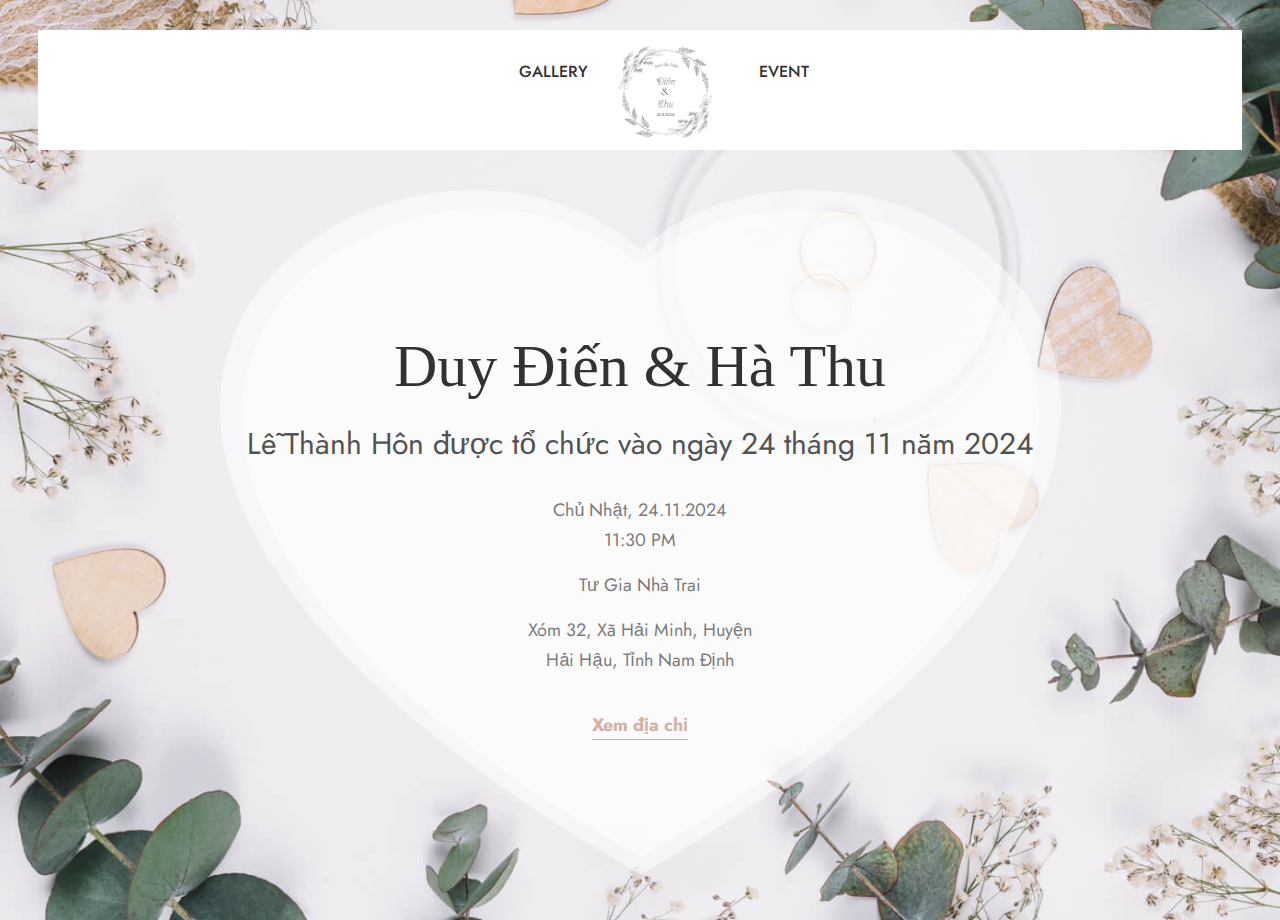
==== invitation.html @ 9685ce6e "first commit" ====
<!DOCTYPE html>
<html lang="en">


<!-- Mirrored from wpocean.com/html/tf/love-love/index-9.html by HTTrack Website Copier/3.x [XR&CO'2014], Thu, 26 Sep 2024 13:19:27 GMT -->
<head>
    <meta charset="utf-8">
    <meta http-equiv="X-UA-Compatible" content="IE=edge">
    <meta name="viewport" content="width=device-width, initial-scale=1">
    <meta name="author" content="wpOceans">
    <link rel="shortcut icon" type="image/png" href="assets/images/favicon.png">
    <meta property="og:locale" content="vi_VN" />
    <meta property="og:type" content="article" />
    <meta property="og:title" content="Thu 💕 Điến" />
    <meta property="og:description" content="Thu 💕 Điến" />
    <meta property="og:url" content="//" />
    <meta property="og:site_name" content="Thu 💕 Điến" />
    <meta property="og:image" content="assets/images/story/3.jpg" />
    <meta property="og:image:width" content="400" />
    <meta property="og:image:height" content="400" />
    <title>Thu 💕 Điến</title>
    <link href="assets/css/themify-icons.css" rel="stylesheet">
    <link href="assets/css/font-awesome.min.css" rel="stylesheet">
    <link href="assets/css/flaticon.css" rel="stylesheet">
    <link href="assets/css/magnific-popup.css" rel="stylesheet">
    <link href="assets/css/bootstrap.min.css" rel="stylesheet">
    <link href="assets/css/animate.css" rel="stylesheet">
    <link href="assets/css/owl.carousel.css" rel="stylesheet">
    <link href="assets/css/owl.theme.css" rel="stylesheet">
    <link href="assets/css/slick.css" rel="stylesheet">
    <link href="assets/css/slick-theme.css" rel="stylesheet">
    <link href="assets/css/swiper.min.css" rel="stylesheet">
    <link href="assets/css/nice-select.css" rel="stylesheet">
    <link href="assets/css/owl.transitions.css" rel="stylesheet">
    <link href="assets/css/jquery.fancybox.css" rel="stylesheet">
    <link href="assets/css/odometer-theme-default.css" rel="stylesheet">
    <link href="assets/css/jquery-ui.css" rel="stylesheet">
    <link href="assets/sass/style.css" rel="stylesheet">
</head>

<body>

    <!-- start page-wrapper -->
    <div class="page-wrapper">
        <!-- start preloader -->
        <div class="preloader">
            <div class="vertical-centered-box">
                <div class="content">
                    <div class="loader-circle"></div>
                    <div class="loader-line-mask">
                        <div class="loader-line"></div>
                    </div>
                    <img src="assets/images/preloader.svg" alt="">
                </div>
            </div>
        </div>
        <!-- end preloader -->
        <!-- Start header -->
        <!-- Start header -->
        <header>
            <div class="wpo-site-header wpo-header-style-3">
                <nav class="navigation navbar navbar-expand-lg navbar-light">
                    <div class="container-fluid">
                        <div class="row align-items-center">
                            <div class="col-md-5 col-5 d-lg-none d-block">
                                <div class="mobail-menu">
                                    <button type="button" class="navbar-toggler open-btn">
                                        <span class="sr-only">Toggle navigation</span>
                                        <span class="icon-bar first-angle"></span>
                                        <span class="icon-bar middle-angle"></span>
                                        <span class="icon-bar last-angle"></span>
                                    </button>
                                </div>
                            </div>
                            <div class="col-lg-2 col-md-6 col-6 d-lg-block d-none">
                                
                            </div>
                            <div class="col-md-7 col-7 d-lg-none dl-block">
                                <div class="navbar-header">
                                    <a class="navbar-brand" href="index.html"><img src="assets/images/logo.png" alt="Thu Điến Wedding"></a>
                                </div>
                            </div>
                            <div class="col-lg-8 col-md-1 col-1">
                                <div id="navbar" class="collapse navbar-collapse navigation-holder">
                                    <button class="menu-close"><i class="ti-close"></i></button>
                                    <ul class="nav navbar-nav mb-2 mb-lg-0">
                                        <li><a href="index.html#gallery">Gallery</a></li>
                                        <li><a href="index.html#event">Event</a></li>
                                    </ul>

                                </div><!-- end of nav-collapse -->
                            </div>
                        </div>
                    </div><!-- end of container -->
                </nav>
            </div>
        </header>
        <!-- end of header -->
        <!-- start of hero -->
        <section class="static-hero-s4">
            <div class="hero-container">
                <div class="hero-inner">
                    <div class="container">
                        <div class="row justify-content-center">
                            <div class="col-lg-12">
                                <div class="wpo-event-item wow zoomIn" data-wow-duration="1500ms">
                                    <div class="wpo-event-text">
                                        <h2>Duy Điến & Hà Thu</h2>
                                        <p>Lễ Thành Hôn được tổ chức vào ngày 24 tháng 11 năm 2024</p>
                                        <ul>
                                            <li>Chủ Nhật, 24.11.2024 <br />
                                                11:30 PM </li>
                                            <li>Tư Gia Nhà Trai</li>
                                            <li>Xóm 32, Xã Hải Minh, Huyện Hải Hậu, Tỉnh Nam Định</li> 
                                            <li> <a target="_blank" href="https://maps.app.goo.gl/AHfvJBQJt8uPPumu7">Xem địa chỉ</a></li>                                           
                                        </ul>
                                    </div>
                                </div>
                            </div>
                        </div>
                    </div>
                </div>
            </div>
        </section>
        <!-- end of hero slider -->
        
    </div>
    <!-- end of page-wrapper -->

    <!-- All JavaScript files
    ================================================== -->
    <script src="assets/js/jquery.min.js"></script>
    <script src="assets/js/bootstrap.bundle.min.js"></script>
    <!-- Plugins for this template -->
    <script src="assets/js/modernizr.custom.js"></script>
    <script src="assets/js/jquery.dlmenu.js"></script>
    <script src="assets/js/jquery-plugin-collection.js"></script>
    <!-- Custom script for this template -->
    <script src="assets/js/script.js"></script>
</body>


<!-- Mirrored from wpocean.com/html/tf/love-love/index-9.html by HTTrack Website Copier/3.x [XR&CO'2014], Thu, 26 Sep 2024 13:19:27 GMT -->
</html>
---- assets/css/themify-icons.css ----
@font-face {
	font-family: 'themify';
	src:url('../fonts/themify9f24.eot?-fvbane');
	src:url('../fonts/themifyd41d.eot?') format('embedded-opentype'),
		url('../fonts/themify9f24.woff?-fvbane') format('woff'),
		url('../fonts/themify9f24.ttf?-fvbane') format('truetype'),
		url('../fonts/themify9f24.svg?-fvbane') format('svg');
	font-weight: normal;
	font-style: normal;
}

[class^="ti-"], [class*=" ti-"] {
	font-family: 'themify';
	speak: none;
	font-style: normal;
	font-weight: normal;
	font-variant: normal;
	text-transform: none;
	line-height: 1;

	/* Better Font Rendering =========== */
	-webkit-font-smoothing: antialiased;
	-moz-osx-font-smoothing: grayscale;
}

.ti-wand:before {
	content: "\e600";
}
.ti-volume:before {
	content: "\e601";
}
.ti-user:before {
	content: "\e602";
}
.ti-unlock:before {
	content: "\e603";
}
.ti-unlink:before {
	content: "\e604";
}
.ti-trash:before {
	content: "\e605";
}
.ti-thought:before {
	content: "\e606";
}
.ti-target:before {
	content: "\e607";
}
.ti-tag:before {
	content: "\e608";
}
.ti-tablet:before {
	content: "\e609";
}
.ti-star:before {
	content: "\e60a";
}
.ti-spray:before {
	content: "\e60b";
}
.ti-signal:before {
	content: "\e60c";
}
.ti-shopping-cart:before {
	content: "\e60d";
}
.ti-shopping-cart-full:before {
	content: "\e60e";
}
.ti-settings:before {
	content: "\e60f";
}
.ti-search:before {
	content: "\e610";
}
.ti-zoom-in:before {
	content: "\e611";
}
.ti-zoom-out:before {
	content: "\e612";
}
.ti-cut:before {
	content: "\e613";
}
.ti-ruler:before {
	content: "\e614";
}
.ti-ruler-pencil:before {
	content: "\e615";
}
.ti-ruler-alt:before {
	content: "\e616";
}
.ti-bookmark:before {
	content: "\e617";
}
.ti-bookmark-alt:before {
	content: "\e618";
}
.ti-reload:before {
	content: "\e619";
}
.ti-plus:before {
	content: "\e61a";
}
.ti-pin:before {
	content: "\e61b";
}
.ti-pencil:before {
	content: "\e61c";
}
.ti-pencil-alt:before {
	content: "\e61d";
}
.ti-paint-roller:before {
	content: "\e61e";
}
.ti-paint-bucket:before {
	content: "\e61f";
}
.ti-na:before {
	content: "\e620";
}
.ti-mobile:before {
	content: "\e621";
}
.ti-minus:before {
	content: "\e622";
}
.ti-medall:before {
	content: "\e623";
}
.ti-medall-alt:before {
	content: "\e624";
}
.ti-marker:before {
	content: "\e625";
}
.ti-marker-alt:before {
	content: "\e626";
}
.ti-arrow-up:before {
	content: "\e627";
}
.ti-arrow-right:before {
	content: "\e628";
}
.ti-arrow-left:before {
	content: "\e629";
}
.ti-arrow-down:before {
	content: "\e62a";
}
.ti-lock:before {
	content: "\e62b";
}
.ti-location-arrow:before {
	content: "\e62c";
}
.ti-link:before {
	content: "\e62d";
}
.ti-layout:before {
	content: "\e62e";
}
.ti-layers:before {
	content: "\e62f";
}
.ti-layers-alt:before {
	content: "\e630";
}
.ti-key:before {
	content: "\e631";
}
.ti-import:before {
	content: "\e632";
}
.ti-image:before {
	content: "\e633";
}
.ti-heart:before {
	content: "\e634";
}
.ti-heart-broken:before {
	content: "\e635";
}
.ti-hand-stop:before {
	content: "\e636";
}
.ti-hand-open:before {
	content: "\e637";
}
.ti-hand-drag:before {
	content: "\e638";
}
.ti-folder:before {
	content: "\e639";
}
.ti-flag:before {
	content: "\e63a";
}
.ti-flag-alt:before {
	content: "\e63b";
}
.ti-flag-alt-2:before {
	content: "\e63c";
}
.ti-eye:before {
	content: "\e63d";
}
.ti-export:before {
	content: "\e63e";
}
.ti-exchange-vertical:before {
	content: "\e63f";
}
.ti-desktop:before {
	content: "\e640";
}
.ti-cup:before {
	content: "\e641";
}
.ti-crown:before {
	content: "\e642";
}
.ti-comments:before {
	content: "\e643";
}
.ti-comment:before {
	content: "\e644";
}
.ti-comment-alt:before {
	content: "\e645";
}
.ti-close:before {
	content: "\e646";
}
.ti-clip:before {
	content: "\e647";
}
.ti-angle-up:before {
	content: "\e648";
}
.ti-angle-right:before {
	content: "\e649";
}
.ti-angle-left:before {
	content: "\e64a";
}
.ti-angle-down:before {
	content: "\e64b";
}
.ti-check:before {
	content: "\e64c";
}
.ti-check-box:before {
	content: "\e64d";
}
.ti-camera:before {
	content: "\e64e";
}
.ti-announcement:before {
	content: "\e64f";
}
.ti-brush:before {
	content: "\e650";
}
.ti-briefcase:before {
	content: "\e651";
}
.ti-bolt:before {
	content: "\e652";
}
.ti-bolt-alt:before {
	content: "\e653";
}
.ti-blackboard:before {
	content: "\e654";
}
.ti-bag:before {
	content: "\e655";
}
.ti-move:before {
	content: "\e656";
}
.ti-arrows-vertical:before {
	content: "\e657";
}
.ti-arrows-horizontal:before {
	content: "\e658";
}
.ti-fullscreen:before {
	content: "\e659";
}
.ti-arrow-top-right:before {
	content: "\e65a";
}
.ti-arrow-top-left:before {
	content: "\e65b";
}
.ti-arrow-circle-up:before {
	content: "\e65c";
}
.ti-arrow-circle-right:before {
	content: "\e65d";
}
.ti-arrow-circle-left:before {
	content: "\e65e";
}
.ti-arrow-circle-down:before {
	content: "\e65f";
}
.ti-angle-double-up:before {
	content: "\e660";
}
.ti-angle-double-right:before {
	content: "\e661";
}
.ti-angle-double-left:before {
	content: "\e662";
}
.ti-angle-double-down:before {
	content: "\e663";
}
.ti-zip:before {
	content: "\e664";
}
.ti-world:before {
	content: "\e665";
}
.ti-wheelchair:before {
	content: "\e666";
}
.ti-view-list:before {
	content: "\e667";
}
.ti-view-list-alt:before {
	content: "\e668";
}
.ti-view-grid:before {
	content: "\e669";
}
.ti-uppercase:before {
	content: "\e66a";
}
.ti-upload:before {
	content: "\e66b";
}
.ti-underline:before {
	content: "\e66c";
}
.ti-truck:before {
	content: "\e66d";
}
.ti-timer:before {
	content: "\e66e";
}
.ti-ticket:before {
	content: "\e66f";
}
.ti-thumb-up:before {
	content: "\e670";
}
.ti-thumb-down:before {
	content: "\e671";
}
.ti-text:before {
	content: "\e672";
}
.ti-stats-up:before {
	content: "\e673";
}
.ti-stats-down:before {
	content: "\e674";
}
.ti-split-v:before {
	content: "\e675";
}
.ti-split-h:before {
	content: "\e676";
}
.ti-smallcap:before {
	content: "\e677";
}
.ti-shine:before {
	content: "\e678";
}
.ti-shift-right:before {
	content: "\e679";
}
.ti-shift-left:before {
	content: "\e67a";
}
.ti-shield:before {
	content: "\e67b";
}
.ti-notepad:before {
	content: "\e67c";
}
.ti-server:before {
	content: "\e67d";
}
.ti-quote-right:before {
	content: "\e67e";
}
.ti-quote-left:before {
	content: "\e67f";
}
.ti-pulse:before {
	content: "\e680";
}
.ti-printer:before {
	content: "\e681";
}
.ti-power-off:before {
	content: "\e682";
}
.ti-plug:before {
	content: "\e683";
}
.ti-pie-chart:before {
	content: "\e684";
}
.ti-paragraph:before {
	content: "\e685";
}
.ti-panel:before {
	content: "\e686";
}
.ti-package:before {
	content: "\e687";
}
.ti-music:before {
	content: "\e688";
}
.ti-music-alt:before {
	content: "\e689";
}
.ti-mouse:before {
	content: "\e68a";
}
.ti-mouse-alt:before {
	content: "\e68b";
}
.ti-money:before {
	content: "\e68c";
}
.ti-microphone:before {
	content: "\e68d";
}
.ti-menu:before {
	content: "\e68e";
}
.ti-menu-alt:before {
	content: "\e68f";
}
.ti-map:before {
	content: "\e690";
}
.ti-map-alt:before {
	content: "\e691";
}
.ti-loop:before {
	content: "\e692";
}
.ti-location-pin:before {
	content: "\e693";
}
.ti-list:before {
	content: "\e694";
}
.ti-light-bulb:before {
	content: "\e695";
}
.ti-Italic:before {
	content: "\e696";
}
.ti-info:before {
	content: "\e697";
}
.ti-infinite:before {
	content: "\e698";
}
.ti-id-badge:before {
	content: "\e699";
}
.ti-hummer:before {
	content: "\e69a";
}
.ti-home:before {
	content: "\e69b";
}
.ti-help:before {
	content: "\e69c";
}
.ti-headphone:before {
	content: "\e69d";
}
.ti-harddrives:before {
	content: "\e69e";
}
.ti-harddrive:before {
	content: "\e69f";
}
.ti-gift:before {
	content: "\e6a0";
}
.ti-game:before {
	content: "\e6a1";
}
.ti-filter:before {
	content: "\e6a2";
}
.ti-files:before {
	content: "\e6a3";
}
.ti-file:before {
	content: "\e6a4";
}
.ti-eraser:before {
	content: "\e6a5";
}
.ti-envelope:before {
	content: "\e6a6";
}
.ti-download:before {
	content: "\e6a7";
}
.ti-direction:before {
	content: "\e6a8";
}
.ti-direction-alt:before {
	content: "\e6a9";
}
.ti-dashboard:before {
	content: "\e6aa";
}
.ti-control-stop:before {
	content: "\e6ab";
}
.ti-control-shuffle:before {
	content: "\e6ac";
}
.ti-control-play:before {
	content: "\e6ad";
}
.ti-control-pause:before {
	content: "\e6ae";
}
.ti-control-forward:before {
	content: "\e6af";
}
.ti-control-backward:before {
	content: "\e6b0";
}
.ti-cloud:before {
	content: "\e6b1";
}
.ti-cloud-up:before {
	content: "\e6b2";
}
.ti-cloud-down:before {
	content: "\e6b3";
}
.ti-clipboard:before {
	content: "\e6b4";
}
.ti-car:before {
	content: "\e6b5";
}
.ti-calendar:before {
	content: "\e6b6";
}
.ti-book:before {
	content: "\e6b7";
}
.ti-bell:before {
	content: "\e6b8";
}
.ti-basketball:before {
	content: "\e6b9";
}
.ti-bar-chart:before {
	content: "\e6ba";
}
.ti-bar-chart-alt:before {
	content: "\e6bb";
}
.ti-back-right:before {
	content: "\e6bc";
}
.ti-back-left:before {
	content: "\e6bd";
}
.ti-arrows-corner:before {
	content: "\e6be";
}
.ti-archive:before {
	content: "\e6bf";
}
.ti-anchor:before {
	content: "\e6c0";
}
.ti-align-right:before {
	content: "\e6c1";
}
.ti-align-left:before {
	content: "\e6c2";
}
.ti-align-justify:before {
	content: "\e6c3";
}
.ti-align-center:before {
	content: "\e6c4";
}
.ti-alert:before {
	content: "\e6c5";
}
.ti-alarm-clock:before {
	content: "\e6c6";
}
.ti-agenda:before {
	content: "\e6c7";
}
.ti-write:before {
	content: "\e6c8";
}
.ti-window:before {
	content: "\e6c9";
}
.ti-widgetized:before {
	content: "\e6ca";
}
.ti-widget:before {
	content: "\e6cb";
}
.ti-widget-alt:before {
	content: "\e6cc";
}
.ti-wallet:before {
	content: "\e6cd";
}
.ti-video-clapper:before {
	content: "\e6ce";
}
.ti-video-camera:before {
	content: "\e6cf";
}
.ti-vector:before {
	content: "\e6d0";
}
.ti-themify-logo:before {
	content: "\e6d1";
}
.ti-themify-favicon:before {
	content: "\e6d2";
}
.ti-themify-favicon-alt:before {
	content: "\e6d3";
}
.ti-support:before {
	content: "\e6d4";
}
.ti-stamp:before {
	content: "\e6d5";
}
.ti-split-v-alt:before {
	content: "\e6d6";
}
.ti-slice:before {
	content: "\e6d7";
}
.ti-shortcode:before {
	content: "\e6d8";
}
.ti-shift-right-alt:before {
	content: "\e6d9";
}
.ti-shift-left-alt:before {
	content: "\e6da";
}
.ti-ruler-alt-2:before {
	content: "\e6db";
}
.ti-receipt:before {
	content: "\e6dc";
}
.ti-pin2:before {
	content: "\e6dd";
}
.ti-pin-alt:before {
	content: "\e6de";
}
.ti-pencil-alt2:before {
	content: "\e6df";
}
.ti-palette:before {
	content: "\e6e0";
}
.ti-more:before {
	content: "\e6e1";
}
.ti-more-alt:before {
	content: "\e6e2";
}
.ti-microphone-alt:before {
	content: "\e6e3";
}
.ti-magnet:before {
	content: "\e6e4";
}
.ti-line-double:before {
	content: "\e6e5";
}
.ti-line-dotted:before {
	content: "\e6e6";
}
.ti-line-dashed:before {
	content: "\e6e7";
}
.ti-layout-width-full:before {
	content: "\e6e8";
}
.ti-layout-width-default:before {
	content: "\e6e9";
}
.ti-layout-width-default-alt:before {
	content: "\e6ea";
}
.ti-layout-tab:before {
	content: "\e6eb";
}
.ti-layout-tab-window:before {
	content: "\e6ec";
}
.ti-layout-tab-v:before {
	content: "\e6ed";
}
.ti-layout-tab-min:before {
	content: "\e6ee";
}
.ti-layout-slider:before {
	content: "\e6ef";
}
.ti-layout-slider-alt:before {
	content: "\e6f0";
}
.ti-layout-sidebar-right:before {
	content: "\e6f1";
}
.ti-layout-sidebar-none:before {
	content: "\e6f2";
}
.ti-layout-sidebar-left:before {
	content: "\e6f3";
}
.ti-layout-placeholder:before {
	content: "\e6f4";
}
.ti-layout-menu:before {
	content: "\e6f5";
}
.ti-layout-menu-v:before {
	content: "\e6f6";
}
.ti-layout-menu-separated:before {
	content: "\e6f7";
}
.ti-layout-menu-full:before {
	content: "\e6f8";
}
.ti-layout-media-right-alt:before {
	content: "\e6f9";
}
.ti-layout-media-right:before {
	content: "\e6fa";
}
.ti-layout-media-overlay:before {
	content: "\e6fb";
}
.ti-layout-media-overlay-alt:before {
	content: "\e6fc";
}
.ti-layout-media-overlay-alt-2:before {
	content: "\e6fd";
}
.ti-layout-media-left-alt:before {
	content: "\e6fe";
}
.ti-layout-media-left:before {
	content: "\e6ff";
}
.ti-layout-media-center-alt:before {
	content: "\e700";
}
.ti-layout-media-center:before {
	content: "\e701";
}
.ti-layout-list-thumb:before {
	content: "\e702";
}
.ti-layout-list-thumb-alt:before {
	content: "\e703";
}
.ti-layout-list-post:before {
	content: "\e704";
}
.ti-layout-list-large-image:before {
	content: "\e705";
}
.ti-layout-line-solid:before {
	content: "\e706";
}
.ti-layout-grid4:before {
	content: "\e707";
}
.ti-layout-grid3:before {
	content: "\e708";
}
.ti-layout-grid2:before {
	content: "\e709";
}
.ti-layout-grid2-thumb:before {
	content: "\e70a";
}
.ti-layout-cta-right:before {
	content: "\e70b";
}
.ti-layout-cta-left:before {
	content: "\e70c";
}
.ti-layout-cta-center:before {
	content: "\e70d";
}
.ti-layout-cta-btn-right:before {
	content: "\e70e";
}
.ti-layout-cta-btn-left:before {
	content: "\e70f";
}
.ti-layout-column4:before {
	content: "\e710";
}
.ti-layout-column3:before {
	content: "\e711";
}
.ti-layout-column2:before {
	content: "\e712";
}
.ti-layout-accordion-separated:before {
	content: "\e713";
}
.ti-layout-accordion-merged:before {
	content: "\e714";
}
.ti-layout-accordion-list:before {
	content: "\e715";
}
.ti-ink-pen:before {
	content: "\e716";
}
.ti-info-alt:before {
	content: "\e717";
}
.ti-help-alt:before {
	content: "\e718";
}
.ti-headphone-alt:before {
	content: "\e719";
}
.ti-hand-point-up:before {
	content: "\e71a";
}
.ti-hand-point-right:before {
	content: "\e71b";
}
.ti-hand-point-left:before {
	content: "\e71c";
}
.ti-hand-point-down:before {
	content: "\e71d";
}
.ti-gallery:before {
	content: "\e71e";
}
.ti-face-smile:before {
	content: "\e71f";
}
.ti-face-sad:before {
	content: "\e720";
}
.ti-credit-card:before {
	content: "\e721";
}
.ti-control-skip-forward:before {
	content: "\e722";
}
.ti-control-skip-backward:before {
	content: "\e723";
}
.ti-control-record:before {
	content: "\e724";
}
.ti-control-eject:before {
	content: "\e725";
}
.ti-comments-smiley:before {
	content: "\e726";
}
.ti-brush-alt:before {
	content: "\e727";
}
.ti-youtube:before {
	content: "\e728";
}
.ti-vimeo:before {
	content: "\e729";
}
.ti-twitter:before {
	content: "\e72a";
}
.ti-time:before {
	content: "\e72b";
}
.ti-tumblr:before {
	content: "\e72c";
}
.ti-skype:before {
	content: "\e72d";
}
.ti-share:before {
	content: "\e72e";
}
.ti-share-alt:before {
	content: "\e72f";
}
.ti-rocket:before {
	content: "\e730";
}
.ti-pinterest:before {
	content: "\e731";
}
.ti-new-window:before {
	content: "\e732";
}
.ti-microsoft:before {
	content: "\e733";
}
.ti-list-ol:before {
	content: "\e734";
}
.ti-linkedin:before {
	content: "\e735";
}
.ti-layout-sidebar-2:before {
	content: "\e736";
}
.ti-layout-grid4-alt:before {
	content: "\e737";
}
.ti-layout-grid3-alt:before {
	content: "\e738";
}
.ti-layout-grid2-alt:before {
	content: "\e739";
}
.ti-layout-column4-alt:before {
	content: "\e73a";
}
.ti-layout-column3-alt:before {
	content: "\e73b";
}
.ti-layout-column2-alt:before {
	content: "\e73c";
}
.ti-instagram:before {
	content: "\e73d";
}
.ti-google:before {
	content: "\e73e";
}
.ti-github:before {
	content: "\e73f";
}
.ti-flickr:before {
	content: "\e740";
}
.ti-facebook:before {
	content: "\e741";
}
.ti-dropbox:before {
	content: "\e742";
}
.ti-dribbble:before {
	content: "\e743";
}
.ti-apple:before {
	content: "\e744";
}
.ti-android:before {
	content: "\e745";
}
.ti-save:before {
	content: "\e746";
}
.ti-save-alt:before {
	content: "\e747";
}
.ti-yahoo:before {
	content: "\e748";
}
.ti-wordpress:before {
	content: "\e749";
}
.ti-vimeo-alt:before {
	content: "\e74a";
}
.ti-twitter-alt:before {
	content: "\e74b";
}
.ti-tumblr-alt:before {
	content: "\e74c";
}
.ti-trello:before {
	content: "\e74d";
}
.ti-stack-overflow:before {
	content: "\e74e";
}
.ti-soundcloud:before {
	content: "\e74f";
}
.ti-sharethis:before {
	content: "\e750";
}
.ti-sharethis-alt:before {
	content: "\e751";
}
.ti-reddit:before {
	content: "\e752";
}
.ti-pinterest-alt:before {
	content: "\e753";
}
.ti-microsoft-alt:before {
	content: "\e754";
}
.ti-linux:before {
	content: "\e755";
}
.ti-jsfiddle:before {
	content: "\e756";
}
.ti-joomla:before {
	content: "\e757";
}
.ti-html5:before {
	content: "\e758";
}
.ti-flickr-alt:before {
	content: "\e759";
}
.ti-email:before {
	content: "\e75a";
}
.ti-drupal:before {
	content: "\e75b";
}
.ti-dropbox-alt:before {
	content: "\e75c";
}
.ti-css3:before {
	content: "\e75d";
}
.ti-rss:before {
	content: "\e75e";
}
.ti-rss-alt:before {
	content: "\e75f";
}
---- assets/css/flaticon.css ----
@font-face {
    font-family: "flaticon";
    src: url("../fonts/flaticone679.ttf?7be827e199392bb56ae95dacf43f5036") format("truetype"),
url("../fonts/flaticone679.woff?7be827e199392bb56ae95dacf43f5036") format("woff"),
url("../fonts/flaticone679.woff2?7be827e199392bb56ae95dacf43f5036") format("woff2"),
url("../fonts/flaticone679.eot?7be827e199392bb56ae95dacf43f5036") format("embedded-opentype"),
url("../fonts/flaticone679.svg?7be827e199392bb56ae95dacf43f5036") format("svg");
}

i[class^="flaticon-"]:before, i[class*=" flaticon-"]:before {
    font-family: flaticon !important;
    font-style: normal;
    font-weight: normal !important;
    font-variant: normal;
    text-transform: none;
    -webkit-font-smoothing: antialiased;
    -moz-osx-font-smoothing: grayscale;
}

.flaticon-email:before {
    content: "\f101";
}
.flaticon-phone-call:before {
    content: "\f102";
}
.flaticon-maps-and-flags:before {
    content: "\f103";
}
.flaticon-instagram:before {
    content: "\f104";
}
.flaticon-gallery:before {
    content: "\f105";
}
.flaticon-serving-dish:before {
    content: "\f106";
}
.flaticon-edit:before {
    content: "\f107";
}
.flaticon-left-arrow:before {
    content: "\f108";
}
.flaticon-wedding:before {
    content: "\f109";
}
.flaticon-cake:before {
    content: "\f10a";
}
.flaticon-wedding-rings:before {
    content: "\f10b";
}
.flaticon-play:before {
    content: "\f10c";
}
.flaticon-quotation:before {
    content: "\f10d";
}
.flaticon-dove:before {
    content: "\f10e";
}
.flaticon-calendar:before {
    content: "\f10f";
}
.flaticon-heart:before {
    content: "\f110";
}
.flaticon-pinterest:before {
    content: "\f111";
}
.flaticon-facebook-app-symbol:before {
    content: "\f112";
}
.flaticon-twitter:before {
    content: "\f113";
}
.flaticon-instagram-1:before {
    content: "\f114";
}
.flaticon-linkedin:before {
    content: "\f115";
}
.flaticon-youtube:before {
    content: "\f116";
}
.flaticon-search:before {
    content: "\f117";
}
.flaticon-shopping-cart:before {
    content: "\f118";
}
.flaticon-left-arrow-1:before {
    content: "\f119";
}
.flaticon-user:before {
    content: "\f11a";
}
.flaticon-comment-white-oval-bubble:before {
    content: "\f11b";
}
.flaticon-calendar-1:before {
    content: "\f11c";
}
.flaticon-right-arrow:before {
    content: "\f11d";
}
.flaticon-play-1:before {
    content: "\f11e";
}
.flaticon-left-quote:before {
    content: "\f11f";
}
.flaticon-right-arrow-1:before {
    content: "\f120";
}
.flaticon-left-arrow-2:before {
    content: "\f121";
}
.flaticon-next:before {
    content: "\f122";
}
---- assets/css/nice-select.css ----
.nice-select {
  -webkit-tap-highlight-color: transparent;
  background-color: #fff;
  border-radius: 5px;
  border: solid 1px #e8e8e8;
  box-sizing: border-box;
  clear: both;
  cursor: pointer;
  display: block;
  float: left;
  font-family: inherit;
  font-size: 14px;
  font-weight: normal;
  height: 42px;
  line-height: 40px;
  outline: none;
  padding-left: 18px;
  padding-right: 30px;
  position: relative;
  text-align: left !important;
  -webkit-transition: all 0.2s ease-in-out;
  transition: all 0.2s ease-in-out;
  -webkit-user-select: none;
     -moz-user-select: none;
      -ms-user-select: none;
          user-select: none;
  white-space: nowrap;
  width: auto; }
  .nice-select:hover {
    border-color: #dbdbdb; }
  .nice-select:active, .nice-select.open, .nice-select:focus {
    border-color: #999; }
  .nice-select:after {
    border-bottom: 2px solid #999;
    border-right: 2px solid #999;
    content: '';
    display: block;
    height: 5px;
    margin-top: -4px;
    pointer-events: none;
    position: absolute;
    right: 12px;
    top: 50%;
    -webkit-transform-origin: 66% 66%;
        -ms-transform-origin: 66% 66%;
            transform-origin: 66% 66%;
    -webkit-transform: rotate(45deg);
        -ms-transform: rotate(45deg);
            transform: rotate(45deg);
    -webkit-transition: all 0.15s ease-in-out;
    transition: all 0.15s ease-in-out;
    width: 5px; }
  .nice-select.open:after {
    -webkit-transform: rotate(-135deg);
        -ms-transform: rotate(-135deg);
            transform: rotate(-135deg); }
  .nice-select.open .list {
    opacity: 1;
    pointer-events: auto;
    -webkit-transform: scale(1) translateY(0);
        -ms-transform: scale(1) translateY(0);
            transform: scale(1) translateY(0); }
  .nice-select.disabled {
    border-color: #ededed;
    color: #999;
    pointer-events: none; }
    .nice-select.disabled:after {
      border-color: #cccccc; }
  .nice-select.wide {
    width: 100%; }
    .nice-select.wide .list {
      left: 0 !important;
      right: 0 !important; }
  .nice-select.right {
    float: right; }
    .nice-select.right .list {
      left: auto;
      right: 0; }
  .nice-select.small {
    font-size: 12px;
    height: 36px;
    line-height: 34px; }
    .nice-select.small:after {
      height: 4px;
      width: 4px; }
    .nice-select.small .option {
      line-height: 34px;
      min-height: 34px; }
  .nice-select .list {
    background-color: #fff;
    border-radius: 5px;
    box-shadow: 0 0 0 1px rgba(68, 68, 68, 0.11);
    box-sizing: border-box;
    margin-top: 4px;
    opacity: 0;
    overflow: hidden;
    padding: 0;
    pointer-events: none;
    position: absolute;
    top: 100%;
    left: 0;
    -webkit-transform-origin: 50% 0;
        -ms-transform-origin: 50% 0;
            transform-origin: 50% 0;
    -webkit-transform: scale(0.75) translateY(-21px);
        -ms-transform: scale(0.75) translateY(-21px);
            transform: scale(0.75) translateY(-21px);
    -webkit-transition: all 0.2s cubic-bezier(0.5, 0, 0, 1.25), opacity 0.15s ease-out;
    transition: all 0.2s cubic-bezier(0.5, 0, 0, 1.25), opacity 0.15s ease-out;
    z-index: 9; }
    .nice-select .list:hover .option:not(:hover) {
      background-color: transparent !important; }
  .nice-select .option {
    cursor: pointer;
    font-weight: 400;
    line-height: 40px;
    list-style: none;
    min-height: 40px;
    outline: none;
    padding-left: 18px;
    padding-right: 29px;
    text-align: left;
    -webkit-transition: all 0.2s;
    transition: all 0.2s; }
    .nice-select .option:hover, .nice-select .option.focus, .nice-select .option.selected.focus {
      background-color: #f6f6f6; }
    .nice-select .option.selected {
      font-weight: bold; }
    .nice-select .option.disabled {
      background-color: transparent;
      color: #999;
      cursor: default; }

.no-csspointerevents .nice-select .list {
  display: none; }

.no-csspointerevents .nice-select.open .list {
  display: block; }
---- assets/css/odometer-theme-default.css ----
.odometer.odometer-auto-theme, .odometer.odometer-theme-default {
  display: inline-block;
  vertical-align: middle;
  *vertical-align: auto;
  *zoom: 1;
  *display: inline;
  position: relative;
}
.odometer.odometer-auto-theme .odometer-digit, .odometer.odometer-theme-default .odometer-digit {
  display: inline-block;
  vertical-align: middle;
  *vertical-align: auto;
  *zoom: 1;
  *display: inline;
  position: relative;
}
.odometer.odometer-auto-theme .odometer-digit .odometer-digit-spacer, .odometer.odometer-theme-default .odometer-digit .odometer-digit-spacer {
  display: inline-block;
  vertical-align: middle;
  *vertical-align: auto;
  *zoom: 1;
  *display: inline;
  visibility: hidden;
}
.odometer.odometer-auto-theme .odometer-digit .odometer-digit-inner, .odometer.odometer-theme-default .odometer-digit .odometer-digit-inner {
  text-align: left;
  display: block;
  position: absolute;
  top: 0;
  left: 0;
  right: 0;
  bottom: 0;
  overflow: hidden;
}
.odometer.odometer-auto-theme .odometer-digit .odometer-ribbon, .odometer.odometer-theme-default .odometer-digit .odometer-ribbon {
  display: block;
}
.odometer.odometer-auto-theme .odometer-digit .odometer-ribbon-inner, .odometer.odometer-theme-default .odometer-digit .odometer-ribbon-inner {
  display: block;
  -webkit-backface-visibility: hidden;
}
.odometer.odometer-auto-theme .odometer-digit .odometer-value, .odometer.odometer-theme-default .odometer-digit .odometer-value {
  display: block;
  -webkit-transform: translateZ(0);
}
.odometer.odometer-auto-theme .odometer-digit .odometer-value.odometer-last-value, .odometer.odometer-theme-default .odometer-digit .odometer-value.odometer-last-value {
  position: absolute;
}
.odometer.odometer-auto-theme.odometer-animating-up .odometer-ribbon-inner, .odometer.odometer-theme-default.odometer-animating-up .odometer-ribbon-inner {
  -webkit-transition: -webkit-transform 2s;
  -moz-transition: -moz-transform 2s;
  -ms-transition: -ms-transform 2s;
  -o-transition: -o-transform 2s;
  transition: transform 2s;
}
.odometer.odometer-auto-theme.odometer-animating-up.odometer-animating .odometer-ribbon-inner, .odometer.odometer-theme-default.odometer-animating-up.odometer-animating .odometer-ribbon-inner {
  -webkit-transform: translateY(-100%);
  -moz-transform: translateY(-100%);
  -ms-transform: translateY(-100%);
  -o-transform: translateY(-100%);
  transform: translateY(-100%);
}
.odometer.odometer-auto-theme.odometer-animating-down .odometer-ribbon-inner, .odometer.odometer-theme-default.odometer-animating-down .odometer-ribbon-inner {
  -webkit-transform: translateY(-100%);
  -moz-transform: translateY(-100%);
  -ms-transform: translateY(-100%);
  -o-transform: translateY(-100%);
  transform: translateY(-100%);
}
.odometer.odometer-auto-theme.odometer-animating-down.odometer-animating .odometer-ribbon-inner, .odometer.odometer-theme-default.odometer-animating-down.odometer-animating .odometer-ribbon-inner {
  -webkit-transition: -webkit-transform 2s;
  -moz-transition: -moz-transform 2s;
  -ms-transition: -ms-transform 2s;
  -o-transition: -o-transform 2s;
  transition: transform 2s;
  -webkit-transform: translateY(0);
  -moz-transform: translateY(0);
  -ms-transform: translateY(0);
  -o-transform: translateY(0);
  transform: translateY(0);
}

.odometer.odometer-auto-theme, .odometer.odometer-theme-default {
  font-family: "Helvetica Neue", sans-serif;
  line-height: 1.1em;
}
.odometer.odometer-auto-theme .odometer-value, .odometer.odometer-theme-default .odometer-value {
  text-align: center;
}
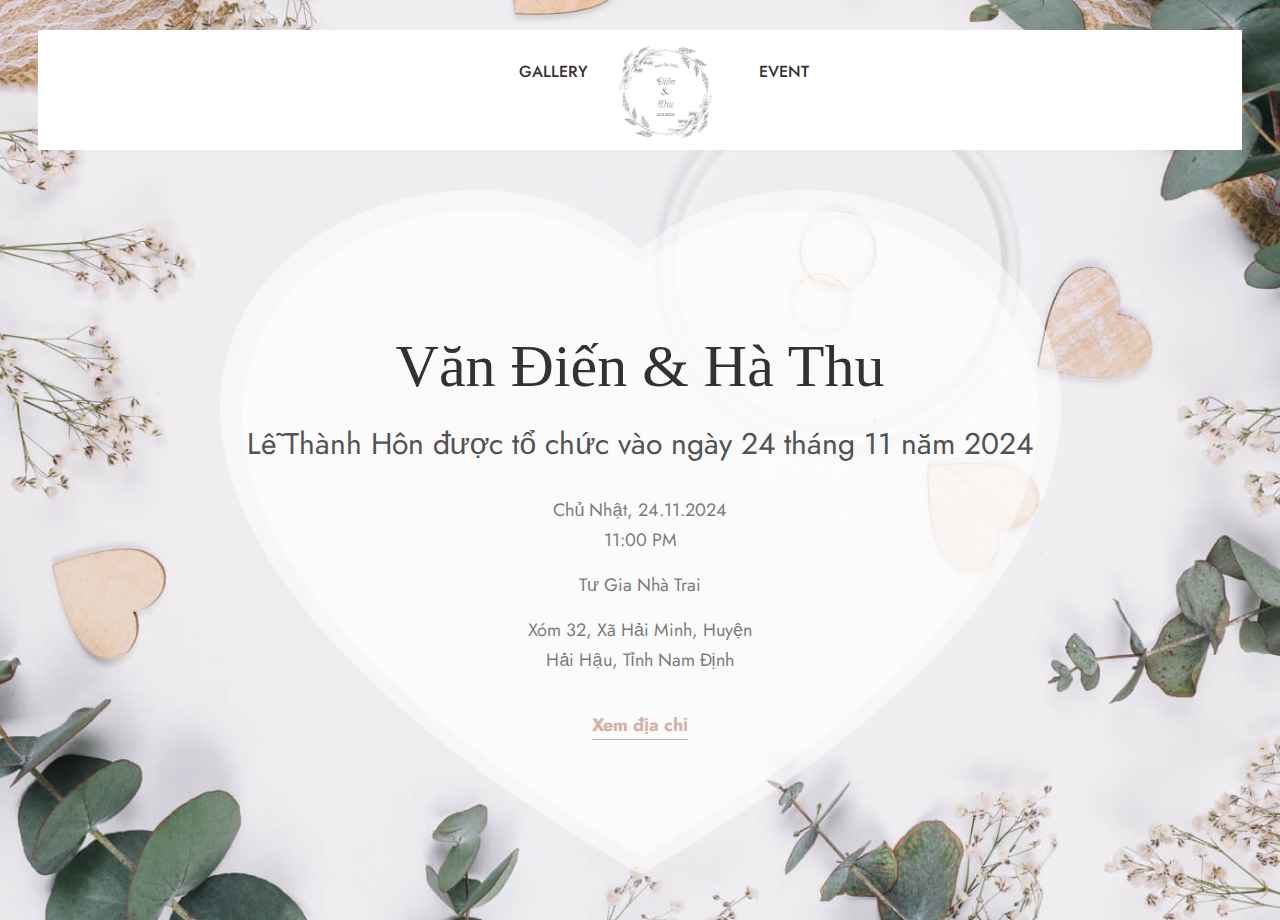
==== commit 4e5f2c8d: "Add qr" ====
--- a/invitation.html
+++ b/invitation.html
@@ -105,11 +105,11 @@
                             <div class="col-lg-12">
                                 <div class="wpo-event-item wow zoomIn" data-wow-duration="1500ms">
                                     <div class="wpo-event-text">
-                                        <h2>Duy Điến & Hà Thu</h2>
+                                        <h2>Văn Điến & Hà Thu</h2>
                                         <p>Lễ Thành Hôn được tổ chức vào ngày 24 tháng 11 năm 2024</p>
                                         <ul>
                                             <li>Chủ Nhật, 24.11.2024 <br />
-                                                11:30 PM </li>
+                                                11:00 PM </li>
                                             <li>Tư Gia Nhà Trai</li>
                                             <li>Xóm 32, Xã Hải Minh, Huyện Hải Hậu, Tỉnh Nam Định</li> 
                                             <li> <a target="_blank" href="https://maps.app.goo.gl/AHfvJBQJt8uPPumu7">Xem địa chỉ</a></li>                                           
